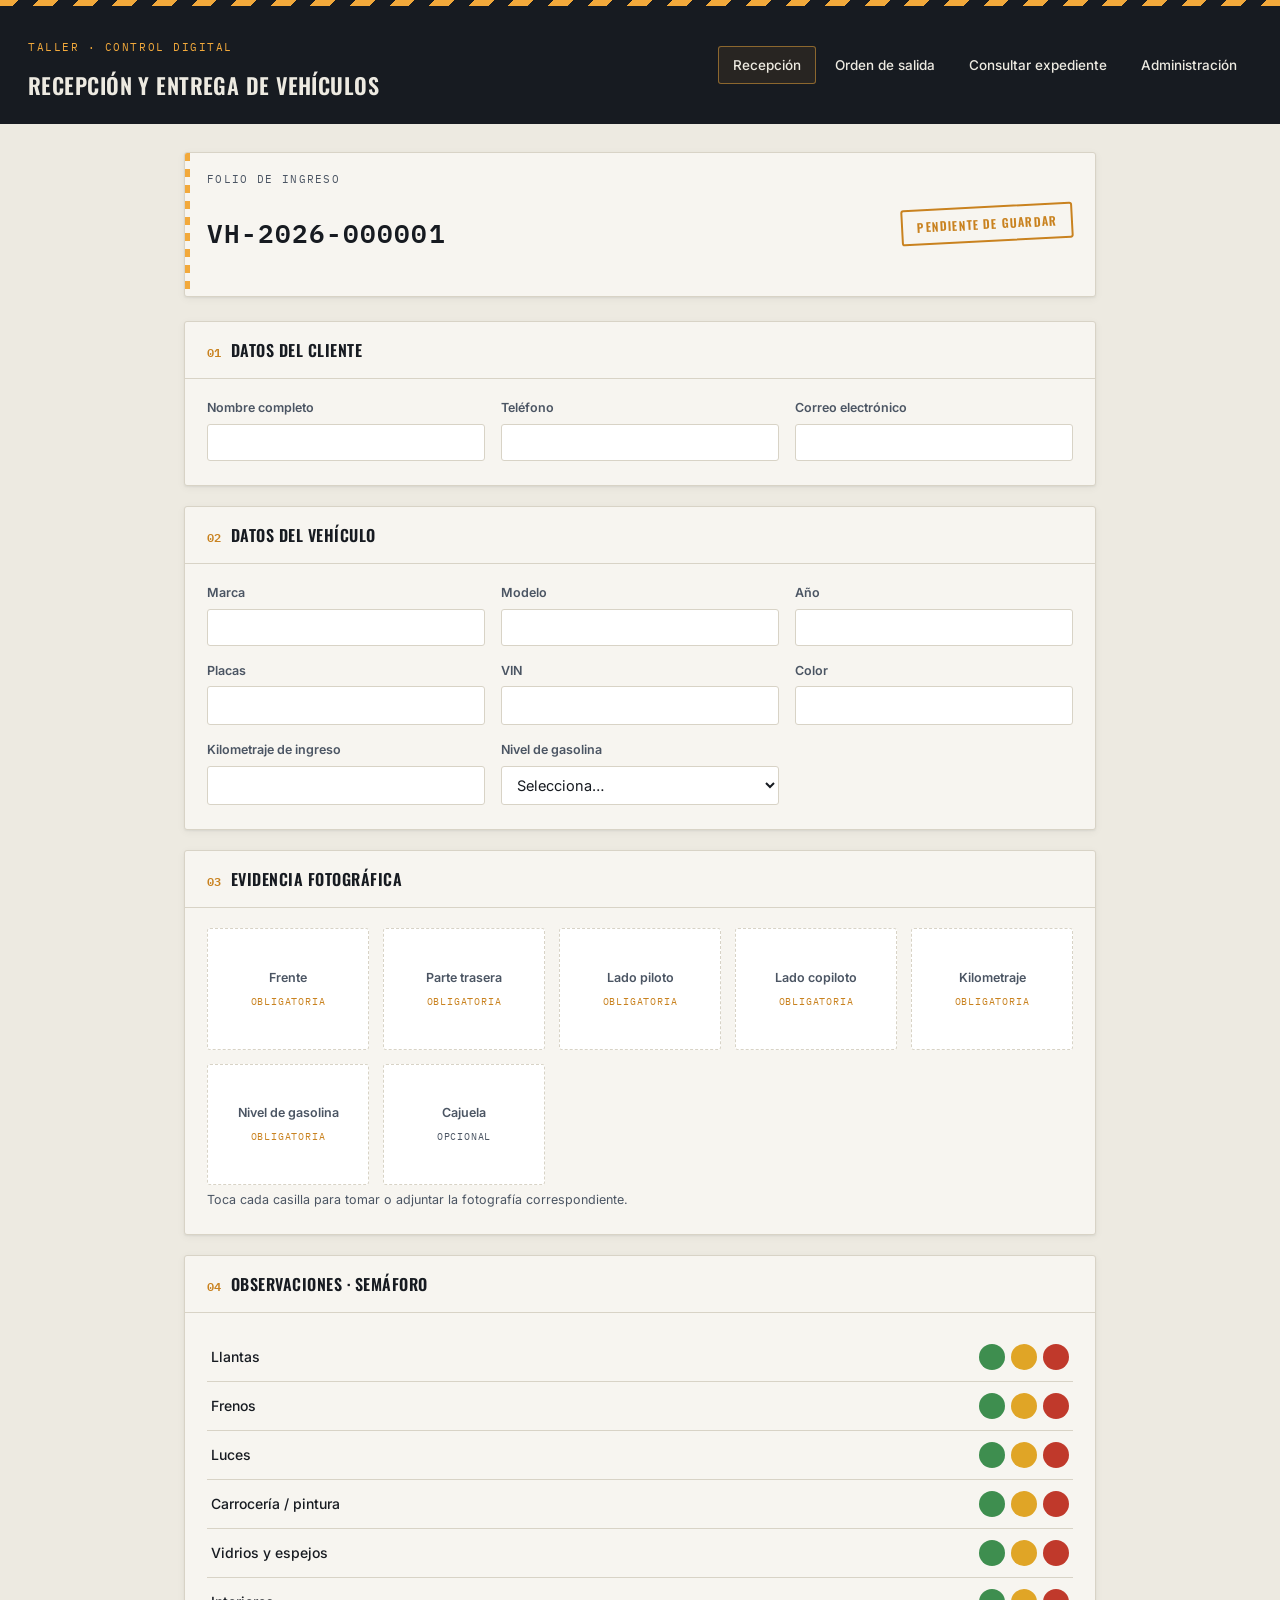
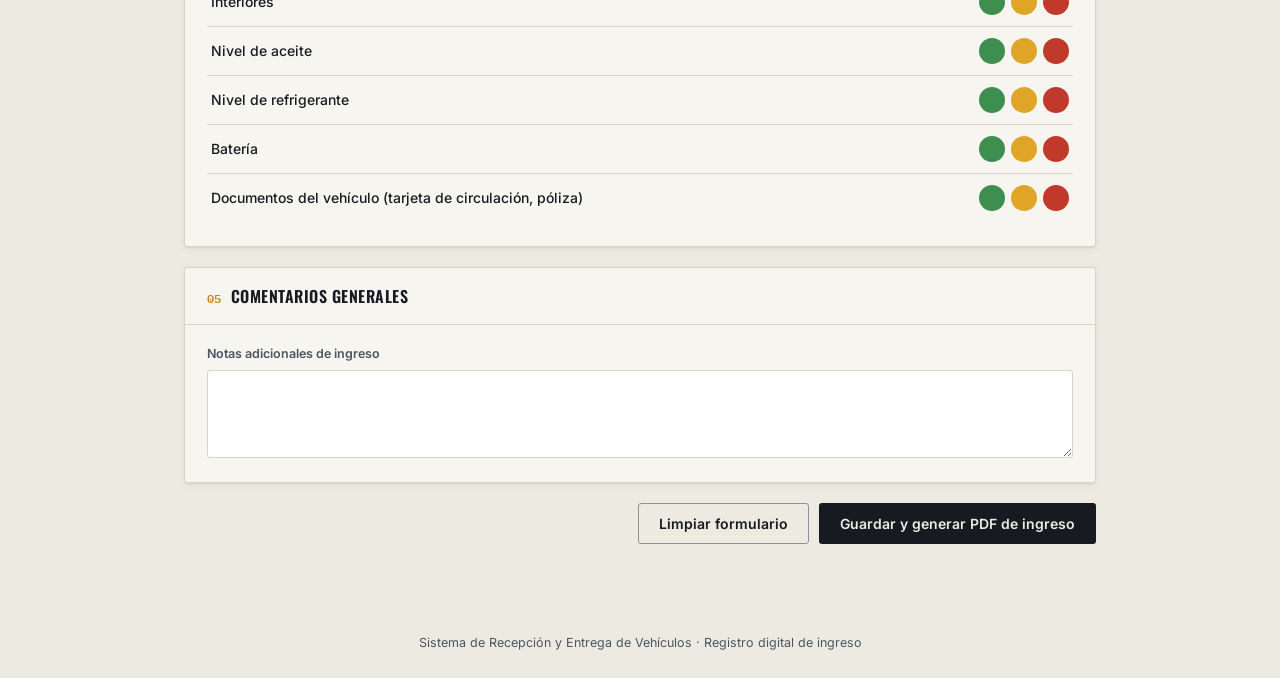
==== index.html @ b673cb0b "Add files via upload" ====
<!DOCTYPE html>
<html lang="es">
<head>
<meta charset="UTF-8">
<meta name="viewport" content="width=device-width, initial-scale=1.0">
<title>Recepción de Vehículos</title>
<link rel="stylesheet" href="css/estilos.css">
</head>
<body>
  <div class="franja-seguridad"></div>

  <header class="encabezado">
    <div class="marca">
      <p class="kicker">Taller · Control digital</p>
      <h1>Recepción y Entrega de Vehículos</h1>
    </div>
    <nav>
      <a href="index.html" aria-current="page">Recepción</a>
      <a href="salida.html">Orden de salida</a>
      <a href="consulta.html">Consultar expediente</a>
      <a href="admin.html">Administración</a>
    </nav>
  </header>

  <main>

    <!-- Boleto de folio: se genera automáticamente al guardar -->
    <div class="boleto-folio" style="margin-bottom: 24px;">
      <div>
        <p class="etiqueta">Folio de ingreso</p>
        <p class="folio" id="folio-preview">VH-2026-000001</p>
      </div>
      <span class="sello-estado" id="sello-estado">Pendiente de guardar</span>
    </div>

    <form id="form-recepcion" novalidate>

      <!-- Datos del cliente -->
      <section class="tarjeta">
        <div class="tarjeta__cabecera">
          <span class="tarjeta__num">01</span>
          <h2>Datos del cliente</h2>
        </div>
        <div class="tarjeta__cuerpo grid-campos">
          <div class="campo">
            <label for="cliente-nombre">Nombre completo</label>
            <input type="text" id="cliente-nombre" name="cliente_nombre" required>
          </div>
          <div class="campo">
            <label for="cliente-telefono">Teléfono</label>
            <input type="tel" id="cliente-telefono" name="cliente_telefono" required>
          </div>
          <div class="campo">
            <label for="cliente-correo">Correo electrónico</label>
            <input type="email" id="cliente-correo" name="cliente_correo">
          </div>
        </div>
      </section>

      <!-- Datos del vehículo -->
      <section class="tarjeta">
        <div class="tarjeta__cabecera">
          <span class="tarjeta__num">02</span>
          <h2>Datos del vehículo</h2>
        </div>
        <div class="tarjeta__cuerpo grid-campos">
          <div class="campo">
            <label for="veh-marca">Marca</label>
            <input type="text" id="veh-marca" name="veh_marca" required>
          </div>
          <div class="campo">
            <label for="veh-modelo">Modelo</label>
            <input type="text" id="veh-modelo" name="veh_modelo" required>
          </div>
          <div class="campo">
            <label for="veh-anio">Año</label>
            <input type="number" id="veh-anio" name="veh_anio" min="1970" max="2100">
          </div>
          <div class="campo campo--dato">
            <label for="veh-placas">Placas</label>
            <input type="text" id="veh-placas" name="veh_placas" required>
          </div>
          <div class="campo campo--dato">
            <label for="veh-vin">VIN</label>
            <input type="text" id="veh-vin" name="veh_vin">
          </div>
          <div class="campo campo--dato">
            <label for="veh-color">Color</label>
            <input type="text" id="veh-color" name="veh_color">
          </div>
          <div class="campo campo--dato">
            <label for="veh-km">Kilometraje de ingreso</label>
            <input type="number" id="veh-km" name="veh_km" min="0">
          </div>
          <div class="campo">
            <label for="veh-gasolina">Nivel de gasolina</label>
            <select id="veh-gasolina" name="veh_gasolina">
              <option value="">Selecciona…</option>
              <option value="reserva">Reserva</option>
              <option value="1/4">1/4</option>
              <option value="1/2">1/2</option>
              <option value="3/4">3/4</option>
              <option value="lleno">Lleno</option>
            </select>
          </div>
        </div>
      </section>

      <!-- Evidencia fotográfica -->
      <section class="tarjeta">
        <div class="tarjeta__cabecera">
          <span class="tarjeta__num">03</span>
          <h2>Evidencia fotográfica</h2>
        </div>
        <div class="tarjeta__cuerpo">
          <div class="grid-fotos" id="grid-fotos-ingreso">
            <label class="foto-slot" data-slot="frente">
              <input type="file" accept="image/*" capture="environment" hidden>
              <span class="nombre">Frente</span>
              <span class="req">Obligatoria</span>
            </label>
            <label class="foto-slot" data-slot="trasera">
              <input type="file" accept="image/*" capture="environment" hidden>
              <span class="nombre">Parte trasera</span>
              <span class="req">Obligatoria</span>
            </label>
            <label class="foto-slot" data-slot="lado-piloto">
              <input type="file" accept="image/*" capture="environment" hidden>
              <span class="nombre">Lado piloto</span>
              <span class="req">Obligatoria</span>
            </label>
            <label class="foto-slot" data-slot="lado-copiloto">
              <input type="file" accept="image/*" capture="environment" hidden>
              <span class="nombre">Lado copiloto</span>
              <span class="req">Obligatoria</span>
            </label>
            <label class="foto-slot" data-slot="kilometraje">
              <input type="file" accept="image/*" capture="environment" hidden>
              <span class="nombre">Kilometraje</span>
              <span class="req">Obligatoria</span>
            </label>
            <label class="foto-slot" data-slot="gasolina">
              <input type="file" accept="image/*" capture="environment" hidden>
              <span class="nombre">Nivel de gasolina</span>
              <span class="req">Obligatoria</span>
            </label>
            <label class="foto-slot" data-slot="cajuela">
              <input type="file" accept="image/*" capture="environment" hidden>
              <span class="nombre">Cajuela</span>
              <span class="req" style="color: var(--peltre);">Opcional</span>
            </label>
          </div>
          <p class="texto-ayuda">Toca cada casilla para tomar o adjuntar la fotografía correspondiente.</p>
        </div>
      </section>

      <!-- Observaciones -->
      <section class="tarjeta">
        <div class="tarjeta__cabecera">
          <span class="tarjeta__num">04</span>
          <h2>Observaciones · Semáforo</h2>
        </div>
        <div class="tarjeta__cuerpo" id="lista-observaciones">
          <!-- Filas generadas por js/app.js -->
        </div>
      </section>

      <!-- Comentarios generales -->
      <section class="tarjeta">
        <div class="tarjeta__cabecera">
          <span class="tarjeta__num">05</span>
          <h2>Comentarios generales</h2>
        </div>
        <div class="tarjeta__cuerpo">
          <div class="campo">
            <label for="comentarios">Notas adicionales de ingreso</label>
            <textarea id="comentarios" name="comentarios" rows="4"></textarea>
          </div>
        </div>
      </section>

      <div class="barra-acciones">
        <button type="button" class="btn btn-secundario" id="btn-limpiar">Limpiar formulario</button>
        <button type="submit" class="btn btn-primario" id="btn-guardar">Guardar y generar PDF de ingreso</button>
      </div>

    </form>
  </main>

  <footer class="pie-pagina">
    Sistema de Recepción y Entrega de Vehículos · Registro digital de ingreso
  </footer>

  <script src="js/api.js"></script>
  <script src="js/app.js"></script>
</body>
</html>
---- css/estilos.css ----
/* ============================================================
   Sistema de Recepción y Entrega de Vehículos
   Hoja de estilos base — tokens compartidos por todas las páginas
   ============================================================ */

@import url('https://fonts.googleapis.com/css2?family=Oswald:wght@500;600;700&family=Inter:wght@400;500;600&family=IBM+Plex+Mono:wght@500;600&display=swap');

:root {
  /* Paleta — inspirada en el taller: asfalto, papel de orden de servicio,
     ámbar de precaución y el semáforo de observaciones */
  --asfalto:      #171B21;
  --asfalto-2:    #232932;
  --peltre:       #4B5563;
  --peltre-claro: #8892A0;
  --papel:        #EDEAE1;
  --papel-tarj:   #F7F5F0;
  --linea:        #D8D3C6;

  --ambar:        #F2A93B;
  --ambar-osc:    #C9821F;
  --azul:         #2B4C7E;

  --verde:        #3E8E4F;
  --verde-bg:     #E5F1E6;
  --amarillo:     #E0A526;
  --amarillo-bg:  #FCF2DC;
  --rojo:         #C0392B;
  --rojo-bg:      #FBE7E4;

  --fuente-display: 'Oswald', sans-serif;
  --fuente-cuerpo:  'Inter', sans-serif;
  --fuente-dato:    'IBM Plex Mono', monospace;

  --radio: 3px;
  --sombra: 0 1px 2px rgba(23, 27, 33, 0.06), 0 2px 8px rgba(23, 27, 33, 0.05);
}

* { box-sizing: border-box; }

html { scroll-behavior: smooth; }

body {
  margin: 0;
  background: var(--papel);
  color: var(--asfalto);
  font-family: var(--fuente-cuerpo);
  font-size: 15px;
  line-height: 1.5;
  -webkit-font-smoothing: antialiased;
}

/* ---------- Franja de seguridad (elemento de marca) ----------
   Rayas diagonales ámbar/asfalto, como la cinta de precaución de un taller.
   Se usa una sola vez por página, en el borde superior. */
.franja-seguridad {
  height: 6px;
  width: 100%;
  background: repeating-linear-gradient(
    -45deg,
    var(--ambar) 0px, var(--ambar) 14px,
    var(--asfalto) 14px, var(--asfalto) 28px
  );
}

/* ---------- Encabezado ---------- */
.encabezado {
  background: var(--asfalto);
  color: var(--papel);
  padding: 22px 28px;
  display: flex;
  align-items: center;
  justify-content: space-between;
  flex-wrap: wrap;
  gap: 14px;
}

.encabezado .marca {
  display: flex;
  flex-direction: column;
  gap: 2px;
}

.encabezado .marca .kicker {
  font-family: var(--fuente-dato);
  font-size: 11px;
  letter-spacing: 0.14em;
  text-transform: uppercase;
  color: var(--ambar);
}

.encabezado .marca h1 {
  margin: 0;
  font-family: var(--fuente-display);
  font-weight: 600;
  font-size: 22px;
  letter-spacing: 0.02em;
  text-transform: uppercase;
}

.encabezado nav {
  display: flex;
  gap: 4px;
}

.encabezado nav a {
  color: var(--papel);
  text-decoration: none;
  font-family: var(--fuente-cuerpo);
  font-weight: 500;
  font-size: 13.5px;
  padding: 8px 14px;
  border-radius: var(--radio);
  border: 1px solid transparent;
  transition: border-color 0.15s ease, background 0.15s ease;
}

.encabezado nav a:hover,
.encabezado nav a[aria-current="page"] {
  border-color: rgba(242, 169, 59, 0.5);
  background: rgba(242, 169, 59, 0.08);
}

/* ---------- Boleto de folio (elemento distintivo) ----------
   Evoca el ticket de resguardo de un taller: número de folio en
   mono, borde troquelado y una constancia de estado sellada. */
.boleto-folio {
  background: var(--papel-tarj);
  border: 1px solid var(--linea);
  border-radius: var(--radio);
  box-shadow: var(--sombra);
  padding: 18px 22px;
  display: flex;
  align-items: center;
  justify-content: space-between;
  gap: 18px;
  position: relative;
  overflow: hidden;
}

.boleto-folio::before {
  content: "";
  position: absolute;
  left: 0; top: 0; bottom: 0;
  width: 5px;
  background: repeating-linear-gradient(
    to bottom, var(--ambar) 0 8px, transparent 8px 16px
  );
}

.boleto-folio .etiqueta {
  font-family: var(--fuente-dato);
  font-size: 11px;
  letter-spacing: 0.12em;
  text-transform: uppercase;
  color: var(--peltre);
  margin: 0 0 4px;
}

.boleto-folio .folio {
  font-family: var(--fuente-dato);
  font-weight: 600;
  font-size: 26px;
  letter-spacing: 0.04em;
  color: var(--asfalto);
}

.sello-estado {
  font-family: var(--fuente-display);
  font-size: 12px;
  font-weight: 600;
  letter-spacing: 0.1em;
  text-transform: uppercase;
  padding: 7px 14px;
  border: 2px solid var(--ambar-osc);
  color: var(--ambar-osc);
  border-radius: var(--radio);
  transform: rotate(-3deg);
  white-space: nowrap;
}

/* ---------- Contenedor principal ---------- */
main {
  max-width: 960px;
  margin: 0 auto;
  padding: 28px 24px 64px;
}

/* ---------- Tarjetas de sección (hoja de inspección) ---------- */
.tarjeta {
  background: var(--papel-tarj);
  border: 1px solid var(--linea);
  border-radius: var(--radio);
  box-shadow: var(--sombra);
  margin-bottom: 20px;
}

.tarjeta__cabecera {
  display: flex;
  align-items: baseline;
  gap: 10px;
  padding: 16px 22px;
  border-bottom: 1px solid var(--linea);
}

.tarjeta__num {
  font-family: var(--fuente-dato);
  font-size: 12px;
  color: var(--ambar-osc);
  font-weight: 600;
}

.tarjeta__cabecera h2 {
  margin: 0;
  font-family: var(--fuente-display);
  font-weight: 600;
  font-size: 16px;
  text-transform: uppercase;
  letter-spacing: 0.03em;
  color: var(--asfalto);
}

.tarjeta__cuerpo {
  padding: 20px 22px 24px;
}

/* ---------- Formularios ---------- */
.grid-campos {
  display: grid;
  grid-template-columns: repeat(auto-fit, minmax(220px, 1fr));
  gap: 16px;
}

.campo {
  display: flex;
  flex-direction: column;
  gap: 6px;
}

.campo label {
  font-size: 12.5px;
  font-weight: 600;
  color: var(--peltre);
}

.campo input,
.campo select,
.campo textarea {
  font-family: var(--fuente-cuerpo);
  font-size: 14.5px;
  padding: 9px 11px;
  border: 1px solid var(--linea);
  border-radius: var(--radio);
  background: #fff;
  color: var(--asfalto);
}

.campo input:focus,
.campo select:focus,
.campo textarea:focus {
  outline: 2px solid var(--azul);
  outline-offset: 1px;
  border-color: var(--azul);
}

.campo--dato input {
  font-family: var(--fuente-dato);
  letter-spacing: 0.03em;
}

/* ---------- Evidencia fotográfica ---------- */
.grid-fotos {
  display: grid;
  grid-template-columns: repeat(auto-fit, minmax(150px, 1fr));
  gap: 14px;
}

.foto-slot {
  border: 1.5px dashed var(--linea);
  border-radius: var(--radio);
  background: #fff;
  aspect-ratio: 4 / 3;
  display: flex;
  flex-direction: column;
  align-items: center;
  justify-content: center;
  gap: 6px;
  cursor: pointer;
  color: var(--peltre);
  transition: border-color 0.15s ease, color 0.15s ease;
}

.foto-slot:hover { border-color: var(--azul); color: var(--azul); }

.foto-slot span.nombre {
  font-size: 12.5px;
  font-weight: 600;
  text-align: center;
  padding: 0 8px;
}

.foto-slot span.req {
  font-family: var(--fuente-dato);
  font-size: 10px;
  letter-spacing: 0.08em;
  text-transform: uppercase;
  color: var(--ambar-osc);
}

.foto-slot img.miniatura {
  width: 100%; height: 100%;
  object-fit: cover;
  border-radius: var(--radio);
}

/* ---------- Semáforo de observaciones ---------- */
.fila-semaforo {
  display: flex;
  align-items: center;
  justify-content: space-between;
  gap: 12px;
  padding: 11px 4px;
  border-bottom: 1px solid var(--linea);
}
.fila-semaforo:last-child { border-bottom: none; }

.fila-semaforo .nombre-item { font-weight: 500; font-size: 14px; }

.semaforo {
  display: flex;
  gap: 6px;
}

.semaforo input { position: absolute; opacity: 0; pointer-events: none; }

.semaforo label {
  width: 26px; height: 26px;
  border-radius: 50%;
  border: 2px solid transparent;
  cursor: pointer;
  display: inline-block;
  transition: transform 0.1s ease, border-color 0.15s ease;
}

.semaforo label.verde { background: var(--verde); }
.semaforo label.amarillo { background: var(--amarillo); }
.semaforo label.rojo { background: var(--rojo); }

.semaforo input:checked + label {
  border-color: var(--asfalto);
  transform: scale(1.12);
}

/* ---------- Botones ---------- */
.btn {
  font-family: var(--fuente-cuerpo);
  font-weight: 600;
  font-size: 14px;
  padding: 11px 20px;
  border-radius: var(--radio);
  border: 1px solid transparent;
  cursor: pointer;
  transition: background 0.15s ease, border-color 0.15s ease, transform 0.05s ease;
}

.btn:active { transform: translateY(1px); }

.btn-primario {
  background: var(--asfalto);
  color: var(--papel);
}
.btn-primario:hover { background: var(--asfalto-2); }

.btn-secundario {
  background: transparent;
  color: var(--asfalto);
  border-color: var(--peltre-claro);
}
.btn-secundario:hover { border-color: var(--asfalto); }

.barra-acciones {
  display: flex;
  justify-content: flex-end;
  gap: 10px;
  margin-top: 6px;
}

/* ---------- Comparador antes / después ---------- */
.comparador__marco {
  position: relative;
  width: 100%;
  aspect-ratio: 4 / 3;
  overflow: hidden;
  border-radius: var(--radio);
  border: 1px solid var(--linea);
  background: var(--asfalto);
}

.comparador__img-antes,
.comparador__img-despues {
  position: absolute;
  top: 0;
  left: 0;
  height: 100%;
  display: block;
  object-fit: cover;
  user-select: none;
  pointer-events: none;
}

.comparador__img-antes { width: 100%; }

.comparador__despues-wrap {
  position: absolute;
  top: 0;
  left: 0;
  bottom: 0;
  width: 50%;
  overflow: hidden;
}

.comparador__control {
  position: absolute;
  inset: 0;
  width: 100%;
  height: 100%;
  margin: 0;
  opacity: 0;
  cursor: ew-resize;
  -webkit-appearance: none;
  appearance: none;
  background: transparent;
}

.comparador__manija {
  position: absolute;
  top: 0;
  bottom: 0;
  left: 50%;
  width: 3px;
  background: var(--ambar);
  transform: translateX(-50%);
  pointer-events: none;
  box-shadow: 0 0 0 2px rgba(23, 27, 33, 0.2);
}

.comparador__manija::after {
  content: "⇔";
  position: absolute;
  top: 50%;
  left: 50%;
  transform: translate(-50%, -50%);
  width: 30px;
  height: 30px;
  background: var(--ambar);
  color: var(--asfalto);
  border-radius: 50%;
  display: flex;
  align-items: center;
  justify-content: center;
  font-size: 15px;
  font-weight: bold;
}

.comparador__etiquetas {
  display: flex;
  justify-content: space-between;
  font-size: 11px;
  color: var(--peltre);
  margin-top: 6px;
}

/* ---------- Utilidades ---------- */
.texto-ayuda {
  font-size: 12.5px;
  color: var(--peltre);
  margin: 6px 0 0;
}

.pie-pagina {
  text-align: center;
  padding: 26px;
  color: var(--peltre);
  font-size: 12.5px;
}

@media (max-width: 640px) {
  .encabezado { flex-direction: column; align-items: flex-start; }
  .boleto-folio { flex-direction: column; align-items: flex-start; }
}

/* Respeta preferencia de movimiento reducido */
@media (prefers-reduced-motion: reduce) {
  * { transition: none !important; scroll-behavior: auto !important; }
}
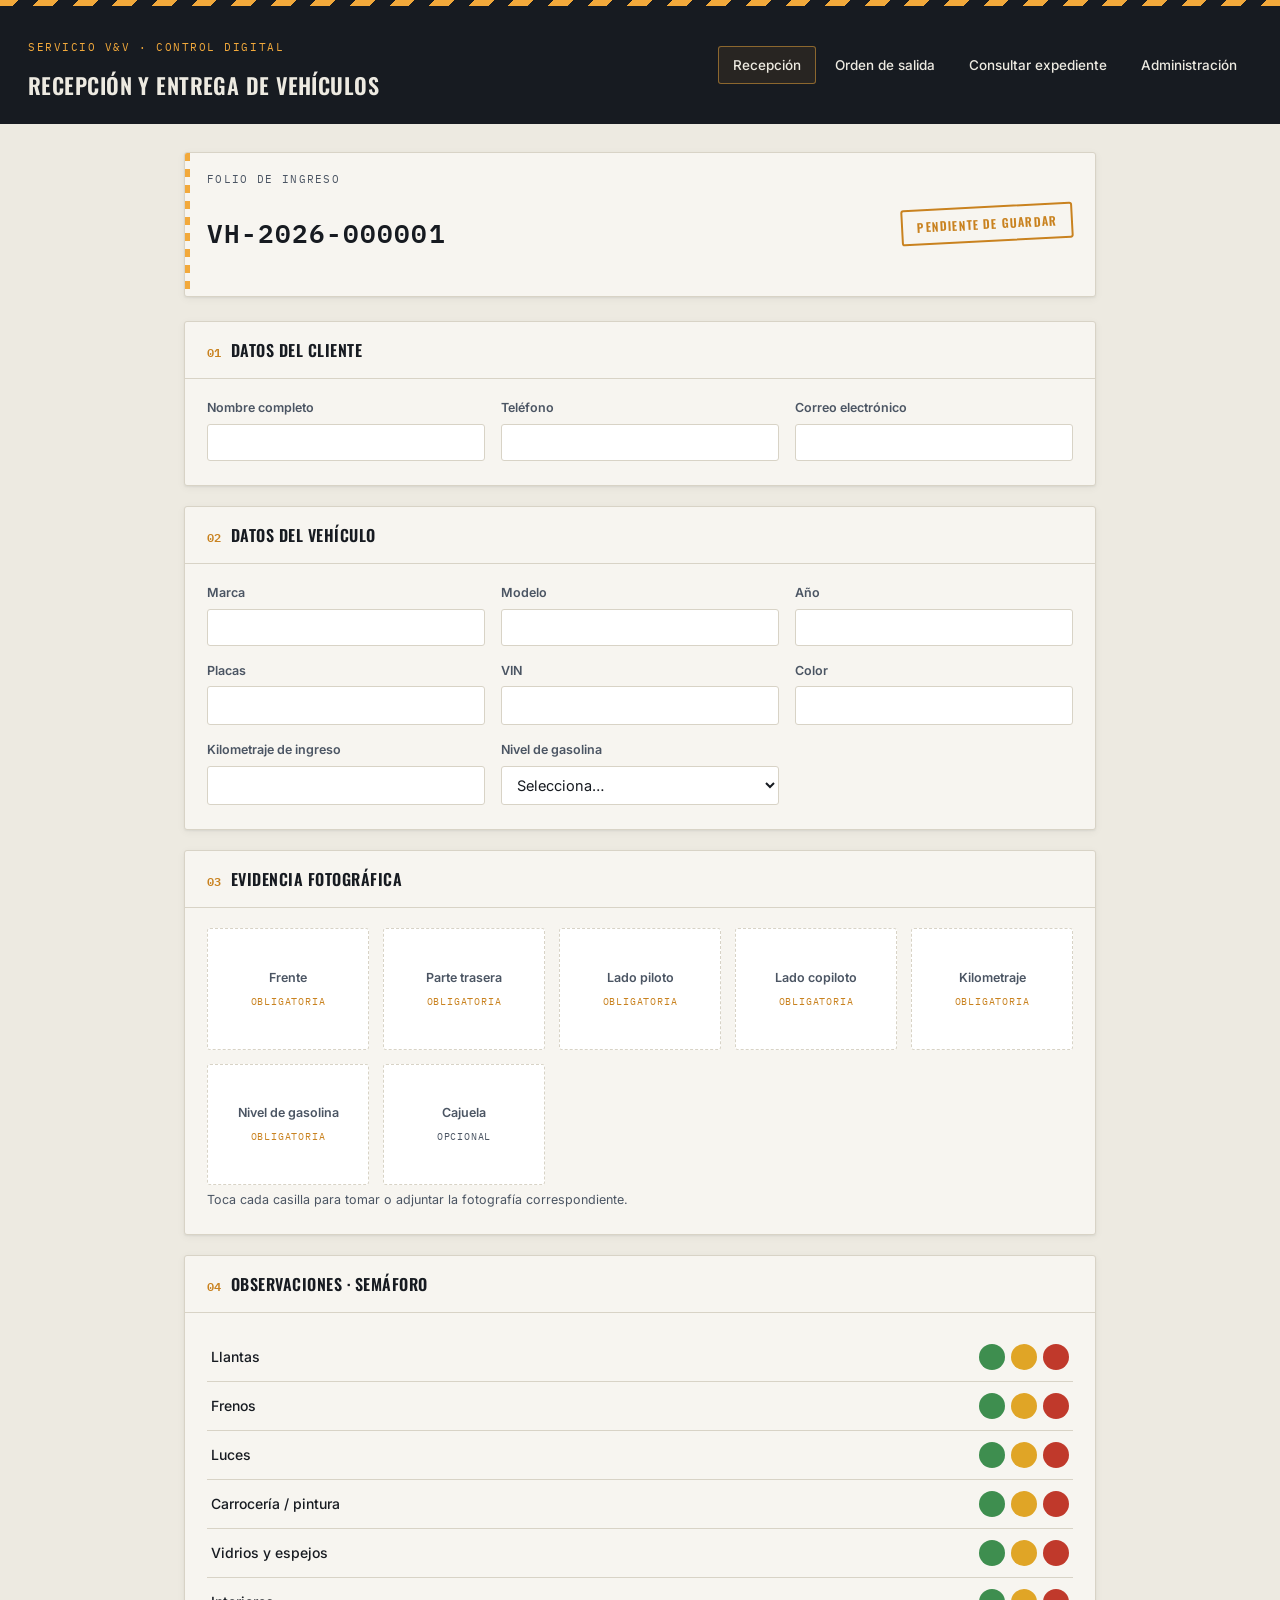
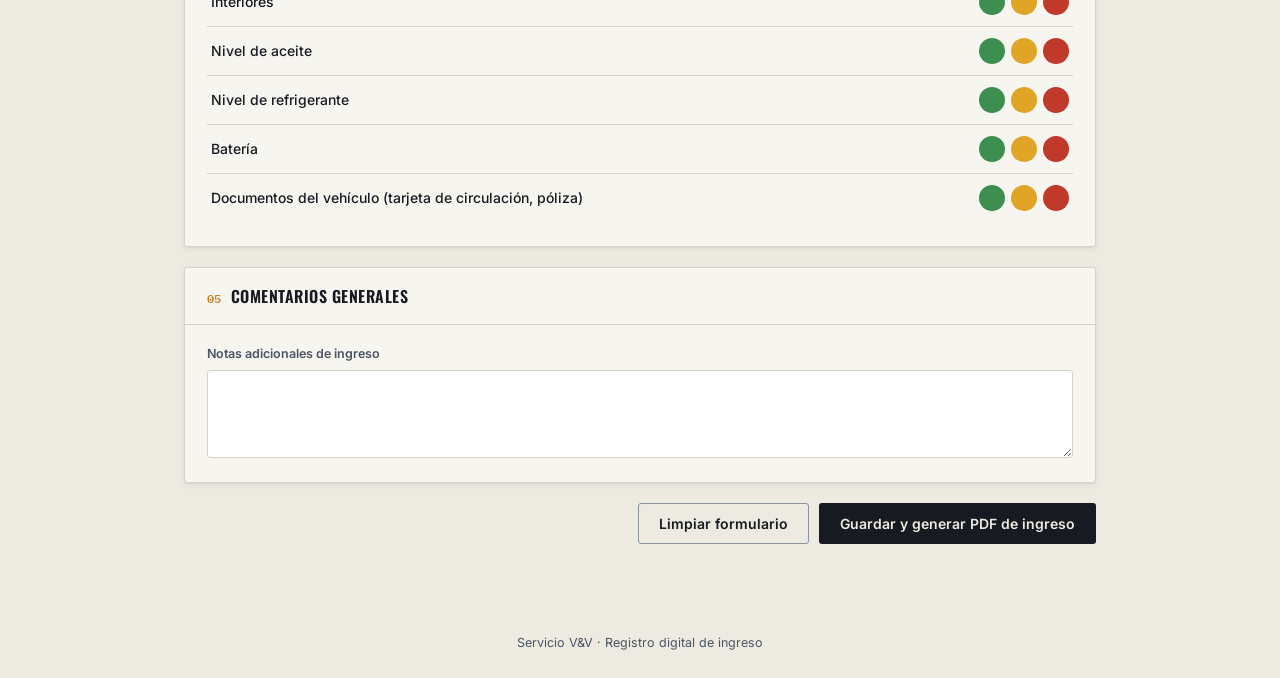
==== commit d027460a: "Update index.html" ====
--- a/index.html
+++ b/index.html
@@ -11,7 +11,7 @@
 
   <header class="encabezado">
     <div class="marca">
-      <p class="kicker">Taller · Control digital</p>
+      <p class="kicker">Servicio V&V · Control digital</p>
       <h1>Recepción y Entrega de Vehículos</h1>
     </div>
     <nav>
@@ -188,7 +188,7 @@
   </main>
 
   <footer class="pie-pagina">
-    Sistema de Recepción y Entrega de Vehículos · Registro digital de ingreso
+   Servicio V&V · Registro digital de ingreso
   </footer>
 
   <script src="js/api.js"></script>
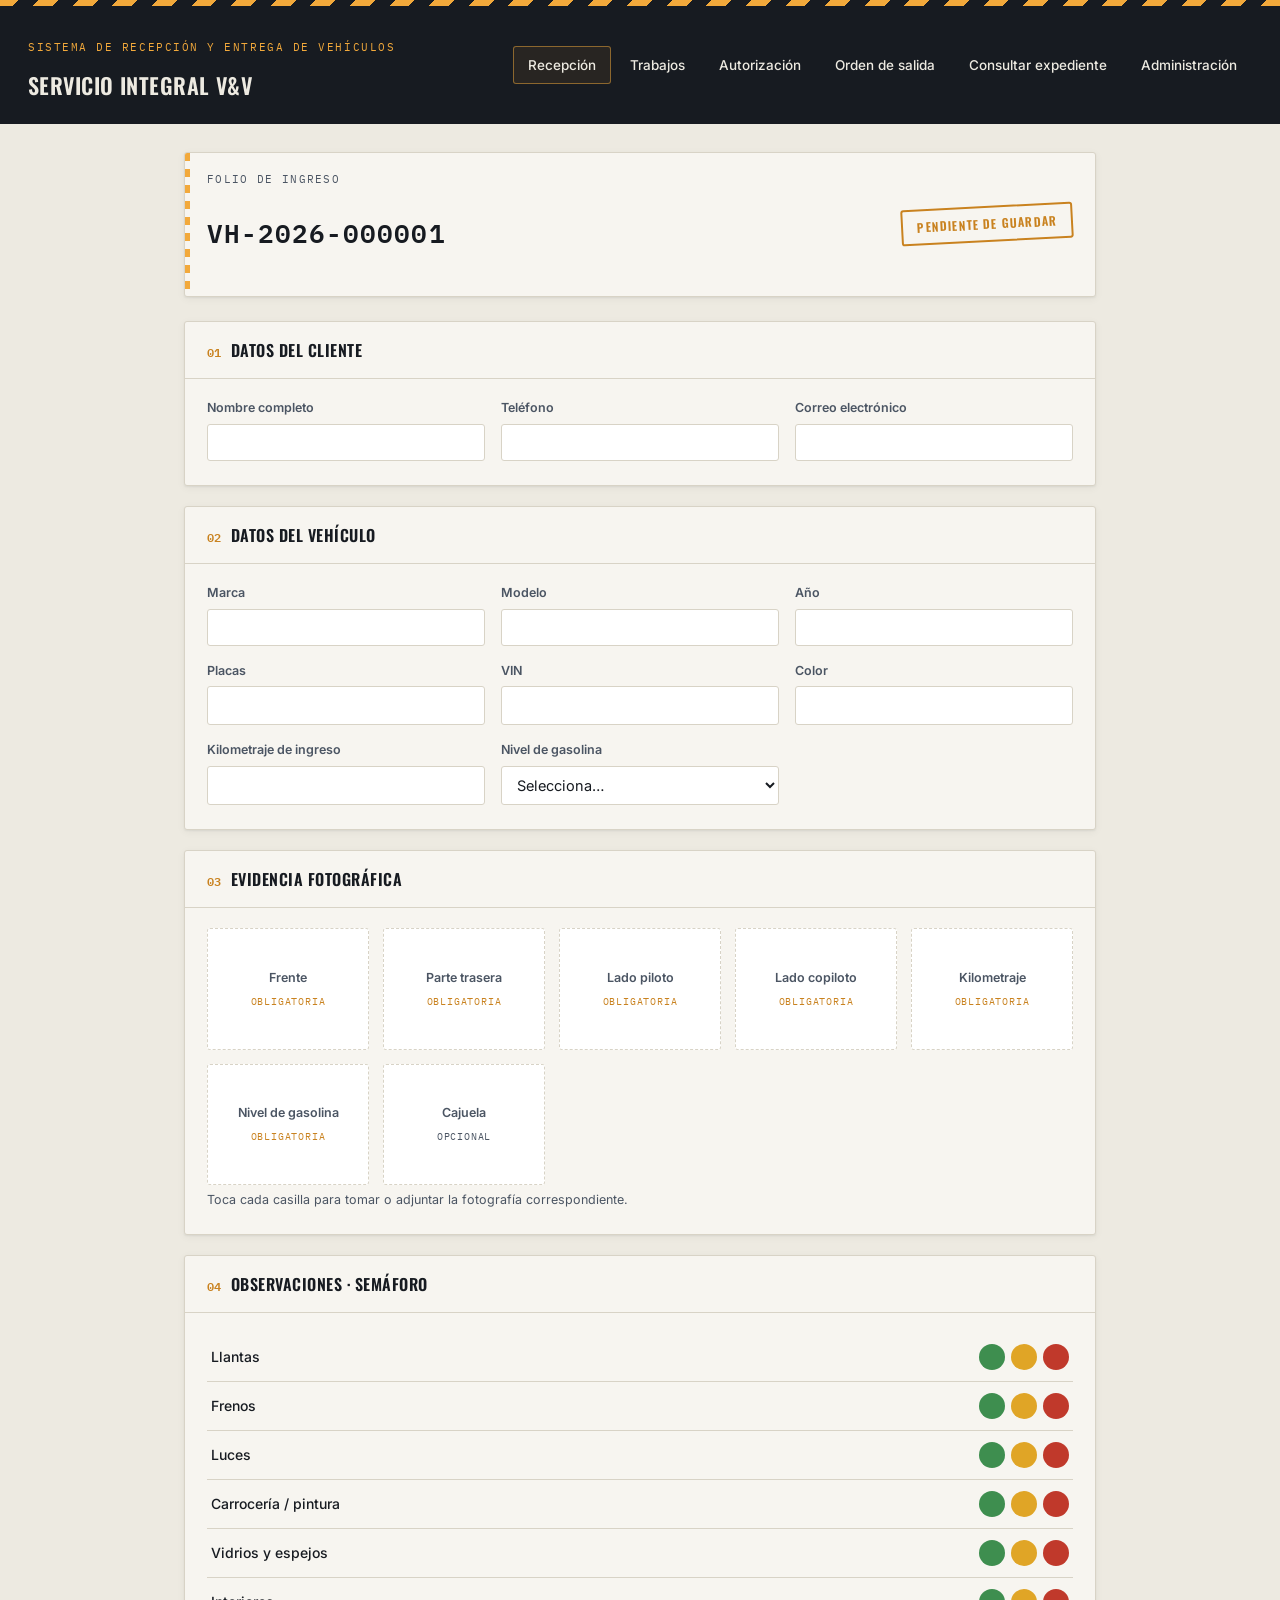
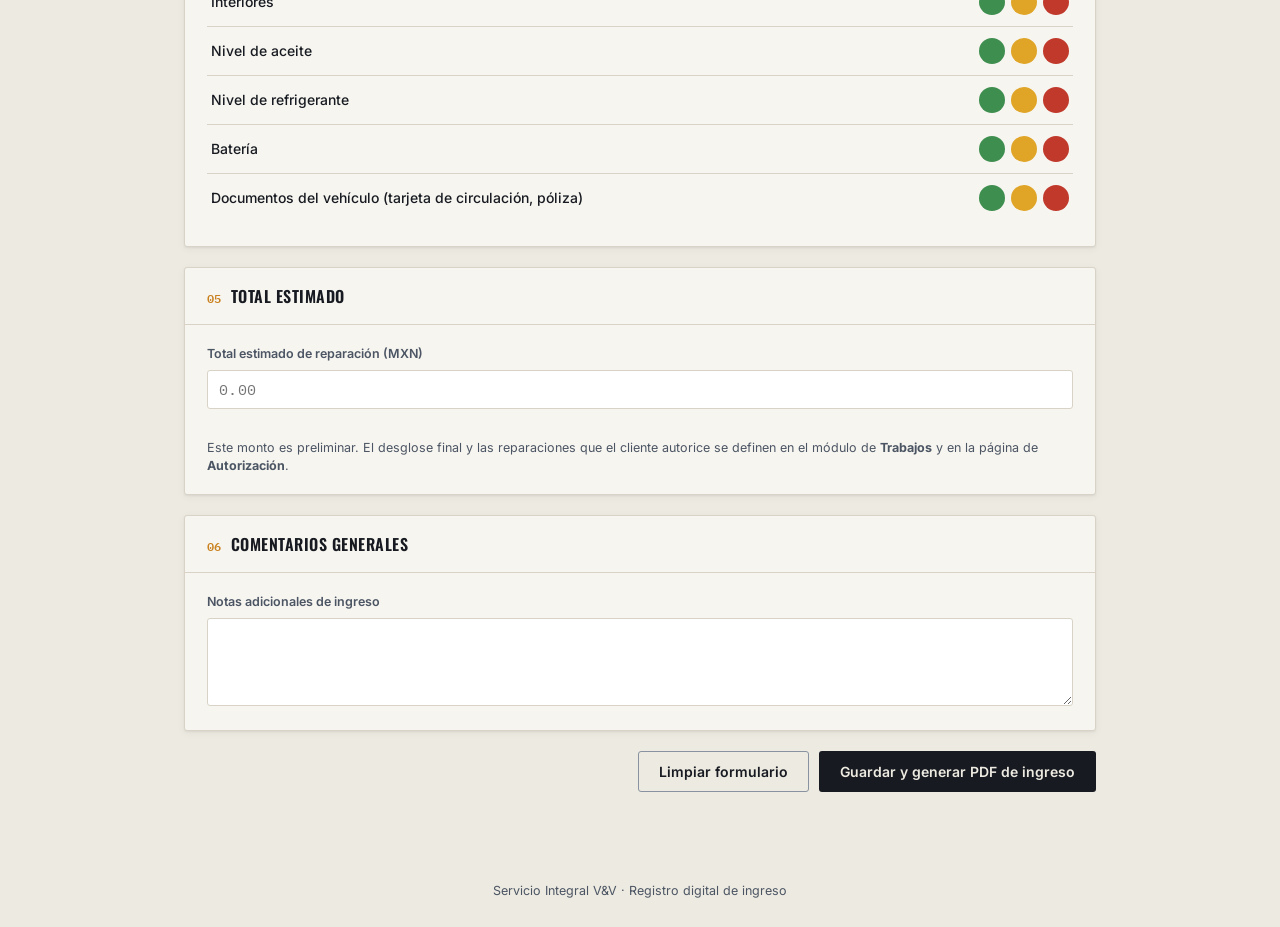
==== commit 9ae3c239: "Add files via upload" ====
--- a/index.html
+++ b/index.html
@@ -3,7 +3,7 @@
 <head>
 <meta charset="UTF-8">
 <meta name="viewport" content="width=device-width, initial-scale=1.0">
-<title>Recepción de Vehículos</title>
+<title>Recepción de Vehículos · Servicio Integral V&amp;V</title>
 <link rel="stylesheet" href="css/estilos.css">
 </head>
 <body>
@@ -11,11 +11,13 @@
 
   <header class="encabezado">
     <div class="marca">
-      <p class="kicker">Servicio V&V · Control digital</p>
-      <h1>Recepción y Entrega de Vehículos</h1>
+      <p class="kicker">Sistema de recepción y entrega de vehículos</p>
+      <h1>Servicio Integral V&amp;V</h1>
     </div>
     <nav>
       <a href="index.html" aria-current="page">Recepción</a>
+      <a href="trabajos.html">Trabajos</a>
+      <a href="autorizacion.html">Autorización</a>
       <a href="salida.html">Orden de salida</a>
       <a href="consulta.html">Consultar expediente</a>
       <a href="admin.html">Administración</a>
@@ -165,10 +167,28 @@
         </div>
       </section>
 
+      <!-- Total estimado -->
+      <section class="tarjeta">
+        <div class="tarjeta__cabecera">
+          <span class="tarjeta__num">05</span>
+          <h2>Total estimado</h2>
+        </div>
+        <div class="tarjeta__cuerpo grid-campos">
+          <div class="campo campo--dato">
+            <label for="total-estimado">Total estimado de reparación (MXN)</label>
+            <input type="number" id="total-estimado" name="total_estimado" min="0" step="0.01" placeholder="0.00">
+          </div>
+        </div>
+        <p class="texto-ayuda" style="padding: 0 22px 18px;">
+          Este monto es preliminar. El desglose final y las reparaciones que el cliente autorice
+          se definen en el módulo de <strong>Trabajos</strong> y en la página de <strong>Autorización</strong>.
+        </p>
+      </section>
+
       <!-- Comentarios generales -->
       <section class="tarjeta">
         <div class="tarjeta__cabecera">
-          <span class="tarjeta__num">05</span>
+          <span class="tarjeta__num">06</span>
           <h2>Comentarios generales</h2>
         </div>
         <div class="tarjeta__cuerpo">
@@ -188,7 +208,7 @@
   </main>
 
   <footer class="pie-pagina">
-   Servicio V&V · Registro digital de ingreso
+    Servicio Integral V&amp;V · Registro digital de ingreso
   </footer>
 
   <script src="js/api.js"></script>
--- a/css/estilos.css
+++ b/css/estilos.css
@@ -315,15 +315,46 @@
 /* ---------- Semáforo de observaciones ---------- */
 .fila-semaforo {
   display: flex;
+  flex-direction: column;
+  gap: 10px;
+  padding: 11px 4px;
+  border-bottom: 1px solid var(--linea);
+}
+.fila-semaforo:last-child { border-bottom: none; }
+
+.fila-semaforo__principal {
+  display: flex;
   align-items: center;
   justify-content: space-between;
   gap: 12px;
-  padding: 11px 4px;
-  border-bottom: 1px solid var(--linea);
-}
-.fila-semaforo:last-child { border-bottom: none; }
+}
 
 .fila-semaforo .nombre-item { font-weight: 500; font-size: 14px; }
+
+.fila-semaforo__evidencia {
+  background: var(--amarillo-bg);
+  border: 1px dashed var(--ambar-osc);
+  border-radius: var(--radio);
+  padding: 8px 10px;
+}
+
+.foto-slot-mini {
+  display: inline-flex;
+  align-items: center;
+  gap: 8px;
+  cursor: pointer;
+  font-size: 12.5px;
+  font-weight: 600;
+  color: var(--ambar-osc);
+}
+
+.foto-slot-mini img.miniatura-mini {
+  width: 34px;
+  height: 34px;
+  object-fit: cover;
+  border-radius: 4px;
+  border: 1px solid var(--linea);
+}
 
 .semaforo {
   display: flex;
@@ -469,6 +500,150 @@
   margin-top: 6px;
 }
 
+/* ---------- Listas dinámicas (fallos, reparaciones) ---------- */
+.lista-dinamica-item {
+  border: 1px solid var(--linea);
+  border-radius: var(--radio);
+  background: #fff;
+  padding: 14px 16px;
+  margin-bottom: 12px;
+}
+
+.lista-dinamica-item__cabecera {
+  display: flex;
+  justify-content: space-between;
+  align-items: center;
+  margin-bottom: 10px;
+}
+
+.btn-quitar {
+  background: none;
+  border: none;
+  color: var(--rojo);
+  font-size: 12.5px;
+  font-weight: 600;
+  cursor: pointer;
+  padding: 4px 6px;
+}
+.btn-quitar:hover { text-decoration: underline; }
+
+.btn-agregar {
+  display: block;
+  width: 100%;
+  background: transparent;
+  border: 1.5px dashed var(--peltre-claro);
+  border-radius: var(--radio);
+  padding: 11px;
+  color: var(--peltre);
+  font-weight: 600;
+  font-size: 13px;
+  cursor: pointer;
+  transition: border-color 0.15s ease, color 0.15s ease;
+}
+.btn-agregar:hover { border-color: var(--azul); color: var(--azul); }
+
+.fila-reparacion {
+  display: grid;
+  grid-template-columns: 1fr 130px auto;
+  gap: 10px;
+  align-items: center;
+  margin-bottom: 10px;
+}
+
+.fila-reparacion input {
+  font-family: var(--fuente-cuerpo);
+  font-size: 14px;
+  padding: 9px 11px;
+  border: 1px solid var(--linea);
+  border-radius: var(--radio);
+  background: #fff;
+  color: var(--asfalto);
+}
+
+.fila-reparacion input:focus {
+  outline: 2px solid var(--azul);
+  outline-offset: 1px;
+  border-color: var(--azul);
+}
+
+.fila-reparacion .reparacion-costo { font-family: var(--fuente-dato); }
+
+@media (max-width: 560px) {
+  .fila-reparacion { grid-template-columns: 1fr; }
+}
+
+/* ---------- Autorización del cliente ---------- */
+.tabla-autorizacion {
+  width: 100%;
+  border-collapse: collapse;
+  font-size: 14px;
+}
+
+.tabla-autorizacion th {
+  text-align: left;
+  font-size: 11px;
+  letter-spacing: 0.06em;
+  text-transform: uppercase;
+  color: var(--peltre);
+  padding: 8px 6px;
+  border-bottom: 2px solid var(--linea);
+}
+
+.tabla-autorizacion td {
+  padding: 12px 6px;
+  border-bottom: 1px solid var(--linea);
+  vertical-align: middle;
+}
+
+.tabla-autorizacion .col-costo {
+  text-align: right;
+  font-family: var(--fuente-dato);
+  white-space: nowrap;
+}
+
+.tabla-autorizacion input[type="checkbox"] {
+  width: 20px;
+  height: 20px;
+  accent-color: var(--verde);
+  cursor: pointer;
+}
+
+.total-autorizacion {
+  display: flex;
+  justify-content: space-between;
+  align-items: baseline;
+  padding: 16px 6px 4px;
+  margin-top: 4px;
+  border-top: 2px solid var(--asfalto);
+  font-family: var(--fuente-display);
+  font-size: 19px;
+  font-weight: 600;
+}
+
+.total-autorizacion .monto { font-family: var(--fuente-dato); }
+
+.banner-bloqueado {
+  background: var(--rojo-bg);
+  border: 1px solid var(--rojo);
+  color: #7a231a;
+  border-radius: var(--radio);
+  padding: 14px 16px;
+  font-size: 13.5px;
+  font-weight: 500;
+  margin-bottom: 20px;
+}
+
+.banner-info {
+  background: var(--verde-bg);
+  border: 1px solid var(--verde);
+  color: #235c30;
+  border-radius: var(--radio);
+  padding: 14px 16px;
+  font-size: 13.5px;
+  font-weight: 500;
+  margin-bottom: 20px;
+}
+
 /* ---------- Utilidades ---------- */
 .texto-ayuda {
   font-size: 12.5px;
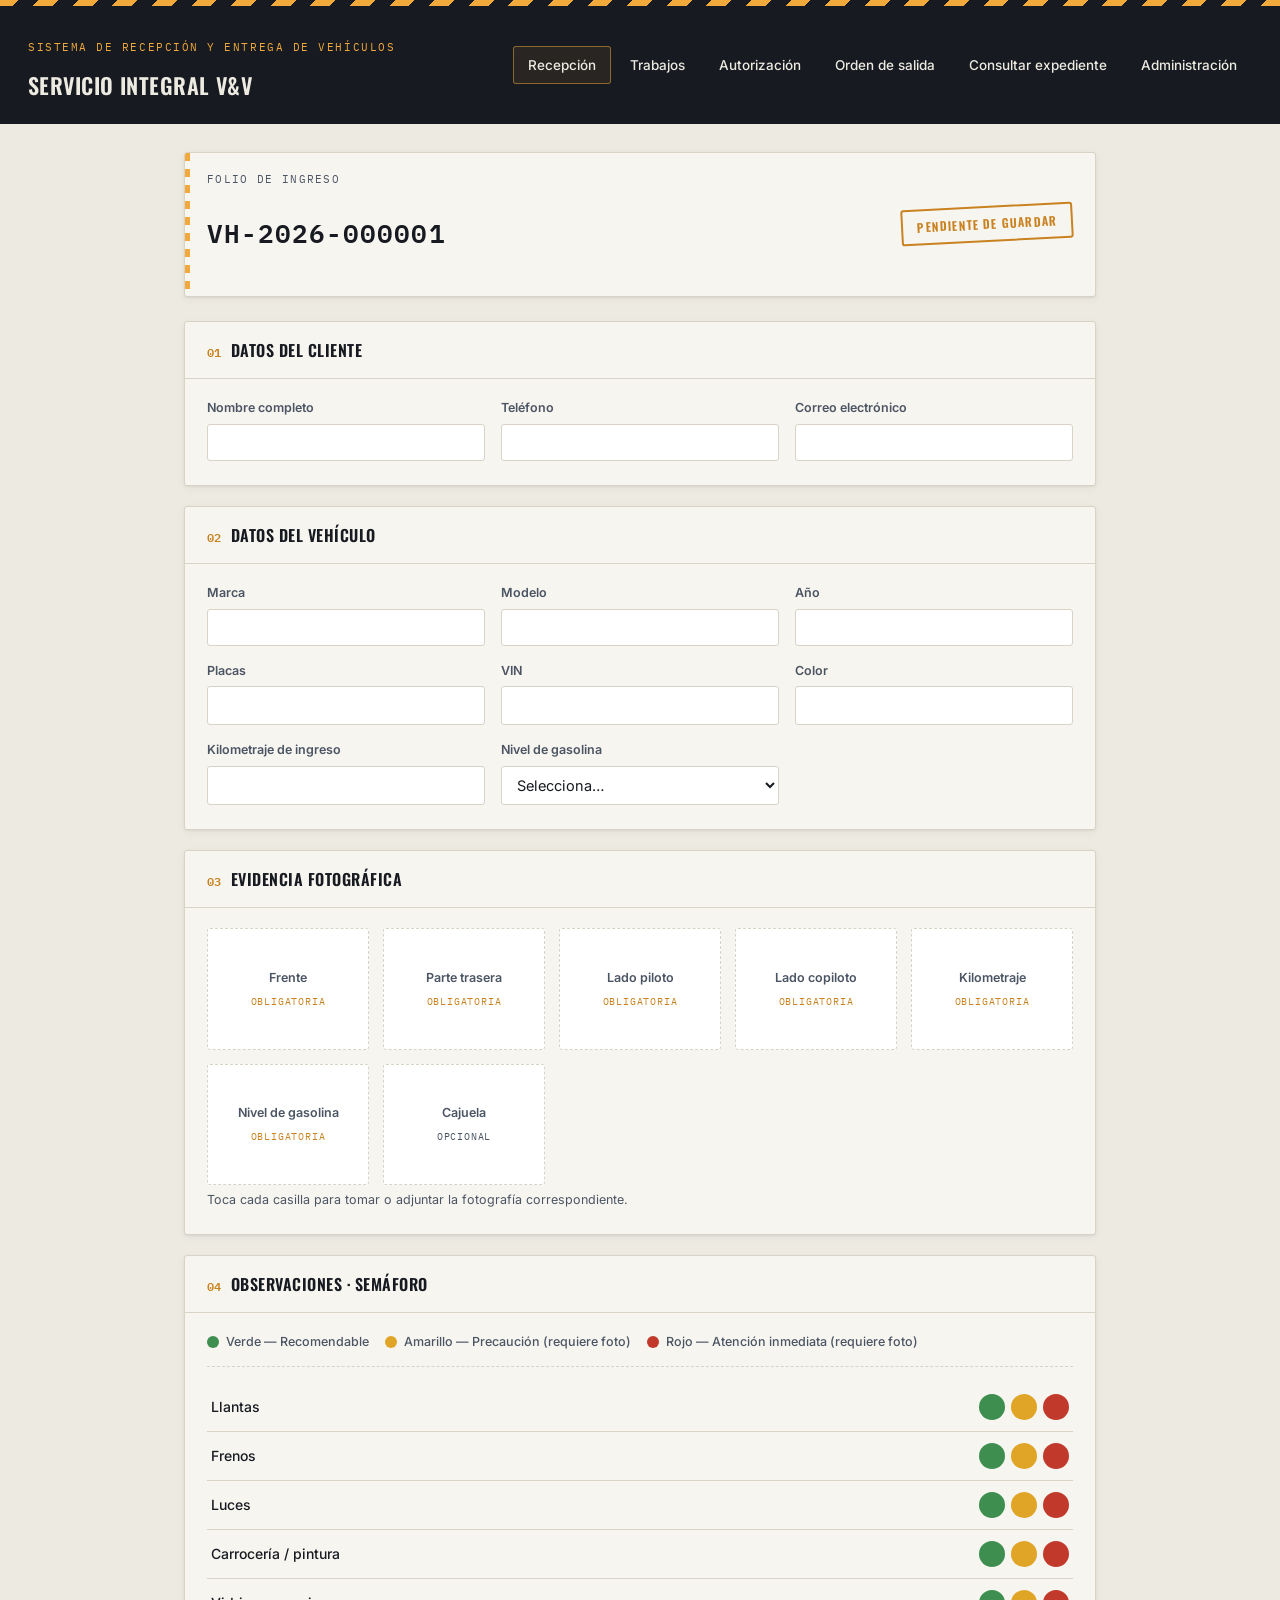
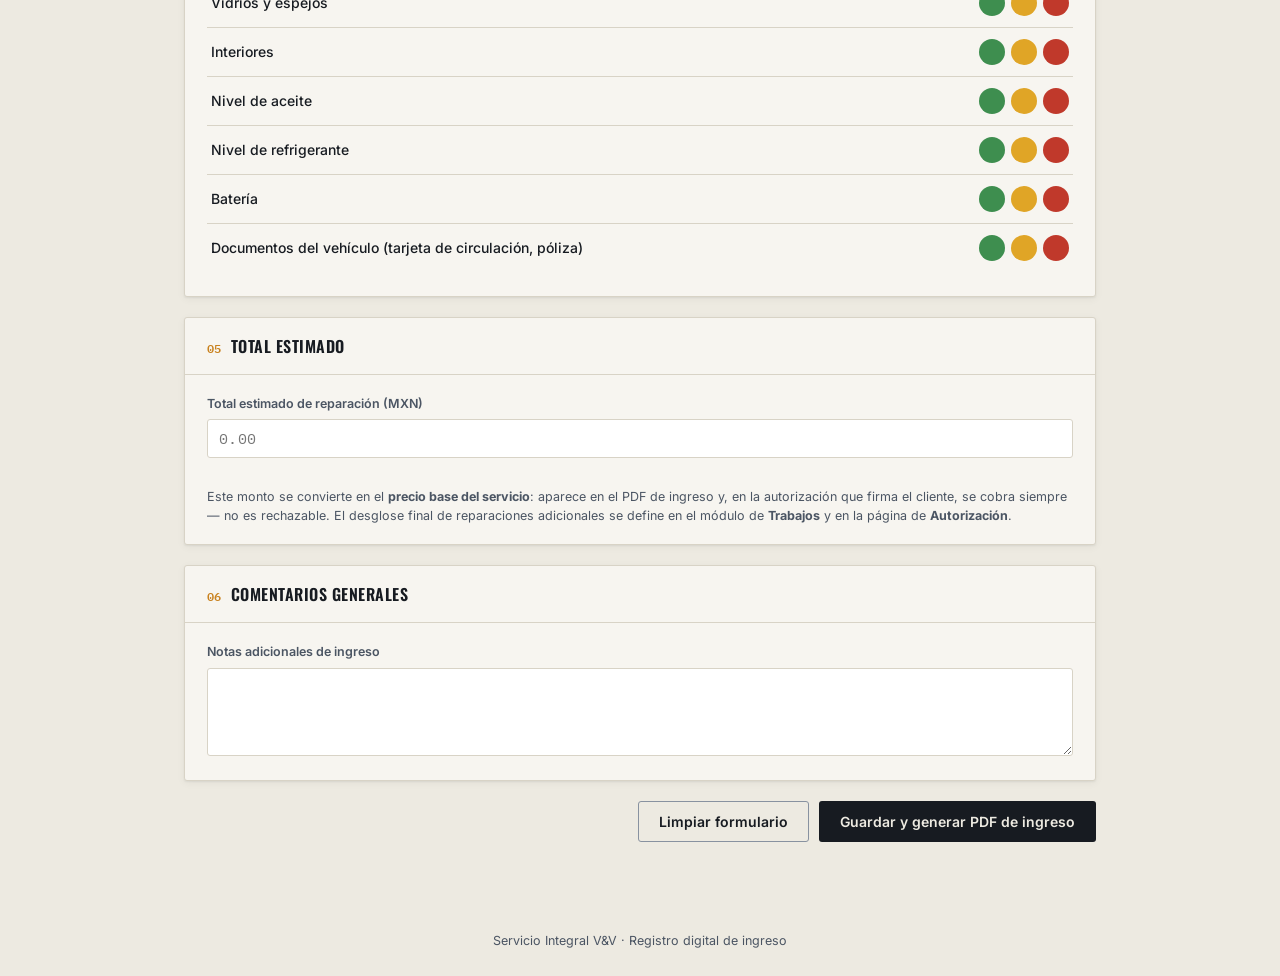
==== commit b780e95e: "Add files via upload" ====
--- a/index.html
+++ b/index.html
@@ -162,8 +162,15 @@
           <span class="tarjeta__num">04</span>
           <h2>Observaciones · Semáforo</h2>
         </div>
-        <div class="tarjeta__cuerpo" id="lista-observaciones">
-          <!-- Filas generadas por js/app.js -->
+        <div class="tarjeta__cuerpo">
+          <div class="leyenda-semaforo">
+            <span class="leyenda-semaforo__item"><span class="punto verde"></span> Verde — Recomendable</span>
+            <span class="leyenda-semaforo__item"><span class="punto amarillo"></span> Amarillo — Precaución (requiere foto)</span>
+            <span class="leyenda-semaforo__item"><span class="punto rojo"></span> Rojo — Atención inmediata (requiere foto)</span>
+          </div>
+          <div id="lista-observaciones">
+            <!-- Filas generadas por js/app.js -->
+          </div>
         </div>
       </section>
 
@@ -176,12 +183,14 @@
         <div class="tarjeta__cuerpo grid-campos">
           <div class="campo campo--dato">
             <label for="total-estimado">Total estimado de reparación (MXN)</label>
-            <input type="number" id="total-estimado" name="total_estimado" min="0" step="0.01" placeholder="0.00">
+            <input type="number" id="total-estimado" name="total_estimado" min="0.01" step="0.01" placeholder="0.00" required>
           </div>
         </div>
         <p class="texto-ayuda" style="padding: 0 22px 18px;">
-          Este monto es preliminar. El desglose final y las reparaciones que el cliente autorice
-          se definen en el módulo de <strong>Trabajos</strong> y en la página de <strong>Autorización</strong>.
+          Este monto se convierte en el <strong>precio base del servicio</strong>: aparece en el
+          PDF de ingreso y, en la autorización que firma el cliente, se cobra siempre —
+          no es rechazable. El desglose final de reparaciones adicionales se define en el
+          módulo de <strong>Trabajos</strong> y en la página de <strong>Autorización</strong>.
         </p>
       </section>
 
--- a/css/estilos.css
+++ b/css/estilos.css
@@ -313,6 +313,36 @@
 }
 
 /* ---------- Semáforo de observaciones ---------- */
+/* ---------- Leyenda del semáforo ---------- */
+.leyenda-semaforo {
+  display: flex;
+  flex-wrap: wrap;
+  gap: 16px;
+  margin: 0 0 16px;
+  padding-bottom: 14px;
+  border-bottom: 1px dashed var(--linea);
+}
+
+.leyenda-semaforo__item {
+  display: flex;
+  align-items: center;
+  gap: 7px;
+  font-size: 12.5px;
+  color: var(--peltre);
+  font-weight: 500;
+}
+
+.leyenda-semaforo__item .punto {
+  width: 12px;
+  height: 12px;
+  border-radius: 50%;
+  display: inline-block;
+  flex-shrink: 0;
+}
+.leyenda-semaforo__item .punto.verde { background: var(--verde); }
+.leyenda-semaforo__item .punto.amarillo { background: var(--amarillo); }
+.leyenda-semaforo__item .punto.rojo { background: var(--rojo); }
+
 .fila-semaforo {
   display: flex;
   flex-direction: column;
